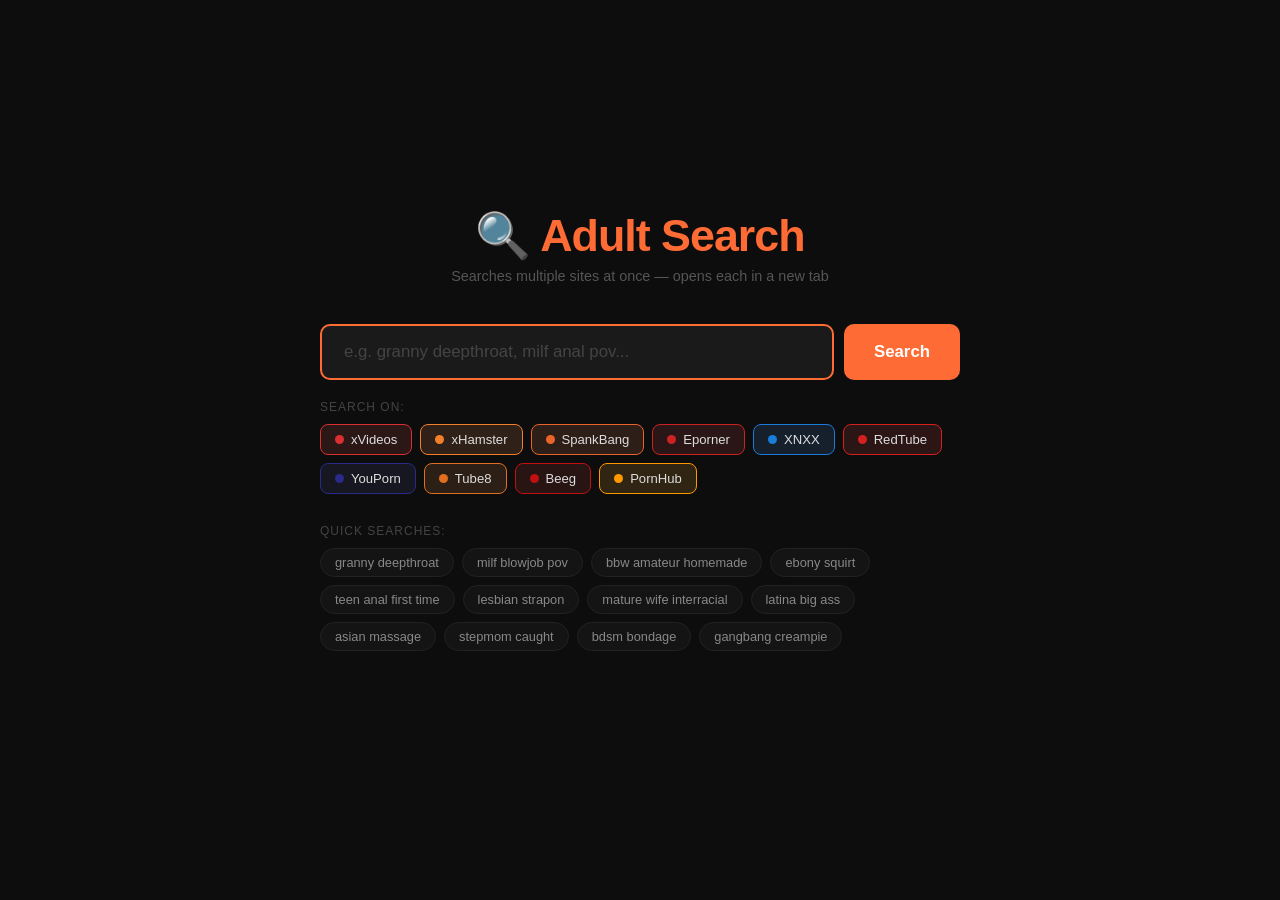
==== index.html @ b772c4ec "Deploy search.html to GitHub Pages" ====
<!DOCTYPE html>
<html lang="en">
<head>
<meta charset="UTF-8" />
<meta name="viewport" content="width=device-width, initial-scale=1.0" />
<title>Adult Search</title>
<style>
  * { box-sizing: border-box; margin: 0; padding: 0; }
  body {
    background: #0d0d0d;
    color: #e0e0e0;
    font-family: 'Segoe UI', sans-serif;
    min-height: 100vh;
    display: flex;
    flex-direction: column;
    align-items: center;
    justify-content: center;
    padding: 30px 20px;
  }
  h1 { color: #ff6b35; font-size: 2.8rem; letter-spacing: -1px; margin-bottom: 6px; }
  .sub { color: #555; font-size: 0.9rem; margin-bottom: 40px; }

  .search-box {
    display: flex;
    gap: 10px;
    width: 100%;
    max-width: 640px;
    margin-bottom: 20px;
  }
  input {
    flex: 1;
    padding: 16px 22px;
    background: #1a1a1a;
    border: 2px solid #2a2a2a;
    border-radius: 10px;
    color: #fff;
    font-size: 1.05rem;
    outline: none;
    transition: border-color 0.2s;
  }
  input:focus { border-color: #ff6b35; }
  input::placeholder { color: #444; }
  button.go {
    padding: 16px 30px;
    background: #ff6b35;
    color: #fff;
    border: none;
    border-radius: 10px;
    font-size: 1.05rem;
    font-weight: 700;
    cursor: pointer;
    transition: background 0.2s, transform 0.1s;
  }
  button.go:hover { background: #e05a28; }
  button.go:active { transform: scale(0.97); }

  .sites-label {
    font-size: 0.75rem;
    color: #444;
    text-transform: uppercase;
    letter-spacing: 1px;
    margin-bottom: 10px;
    width: 100%;
    max-width: 640px;
  }
  .sites {
    display: flex;
    flex-wrap: wrap;
    gap: 8px;
    width: 100%;
    max-width: 640px;
    margin-bottom: 30px;
  }
  .site-toggle {
    display: flex;
    align-items: center;
    gap: 7px;
    padding: 7px 14px;
    background: #141414;
    border: 1.5px solid #2a2a2a;
    border-radius: 8px;
    cursor: pointer;
    transition: all 0.15s;
    user-select: none;
  }
  .site-toggle:hover { border-color: #444; }
  .site-toggle.on { border-color: var(--c); background: color-mix(in srgb, var(--c) 12%, #141414); }
  .site-toggle .dot {
    width: 9px; height: 9px;
    border-radius: 50%;
    background: #333;
    transition: background 0.15s;
  }
  .site-toggle.on .dot { background: var(--c); }
  .site-toggle span { font-size: 0.82rem; color: #999; transition: color 0.15s; }
  .site-toggle.on span { color: #ddd; }

  .quick-label {
    font-size: 0.75rem;
    color: #444;
    text-transform: uppercase;
    letter-spacing: 1px;
    margin-bottom: 10px;
    width: 100%;
    max-width: 640px;
  }
  .quick {
    display: flex;
    flex-wrap: wrap;
    gap: 8px;
    width: 100%;
    max-width: 640px;
    margin-bottom: 40px;
  }
  .chip {
    padding: 6px 14px;
    background: #141414;
    border: 1px solid #222;
    border-radius: 20px;
    font-size: 0.8rem;
    color: #888;
    cursor: pointer;
    transition: all 0.15s;
  }
  .chip:hover { background: #1e1e1e; color: #ff6b35; border-color: #ff6b35; }

  #toast {
    display: none;
    position: fixed;
    bottom: 30px;
    left: 50%;
    transform: translateX(-50%);
    background: #1e1e1e;
    border: 1px solid #333;
    border-radius: 10px;
    padding: 12px 24px;
    font-size: 0.9rem;
    color: #aaa;
    box-shadow: 0 4px 20px rgba(0,0,0,0.5);
    white-space: nowrap;
  }
  #toast strong { color: #ff6b35; }
</style>
</head>
<body>

<h1>&#128269; Adult Search</h1>
<p class="sub">Searches multiple sites at once &mdash; opens each in a new tab</p>

<div class="search-box">
  <input id="q" type="text" placeholder="e.g. granny deepthroat, milf anal pov..." autofocus />
  <button class="go" onclick="doSearch()">Search</button>
</div>

<p class="sites-label">Search on:</p>
<div class="sites" id="sites"></div>

<p class="quick-label">Quick searches:</p>
<div class="quick">
  <span class="chip" onclick="quickSearch('granny deepthroat')">granny deepthroat</span>
  <span class="chip" onclick="quickSearch('milf blowjob pov')">milf blowjob pov</span>
  <span class="chip" onclick="quickSearch('bbw amateur homemade')">bbw amateur homemade</span>
  <span class="chip" onclick="quickSearch('ebony squirt')">ebony squirt</span>
  <span class="chip" onclick="quickSearch('teen anal first time')">teen anal first time</span>
  <span class="chip" onclick="quickSearch('lesbian strapon')">lesbian strapon</span>
  <span class="chip" onclick="quickSearch('mature wife interracial')">mature wife interracial</span>
  <span class="chip" onclick="quickSearch('latina big ass')">latina big ass</span>
  <span class="chip" onclick="quickSearch('asian massage')">asian massage</span>
  <span class="chip" onclick="quickSearch('stepmom caught')">stepmom caught</span>
  <span class="chip" onclick="quickSearch('bdsm bondage')">bdsm bondage</span>
  <span class="chip" onclick="quickSearch('gangbang creampie')">gangbang creampie</span>
</div>

<div id="toast"></div>

<script>
const SITES = [
  { name: 'xVideos',  color: '#d92f2f', url: q => `https://www.xvideos.com/?k=${q}` },
  { name: 'xHamster', color: '#f47f2a', url: q => `https://xhamster.com/search/${q}` },
  { name: 'SpankBang', color: '#e8642b', url: q => `https://spankbang.com/s/${q}/` },
  { name: 'Eporner',  color: '#cc2222', url: q => `https://www.eporner.com/search/${q}/` },
  { name: 'XNXX',    color: '#1a7cd9', url: q => `https://www.xnxx.com/search/${q}/0` },
  { name: 'RedTube',  color: '#d62020', url: q => `https://www.redtube.com/?search=${q}` },
  { name: 'YouPorn',  color: '#2a2a8a', url: q => `https://www.youporn.com/search/video/?query=${q}` },
  { name: 'Tube8',   color: '#e07020', url: q => `https://www.tube8.com/search.html?q=${q}` },
  { name: 'Beeg',    color: '#c01010', url: q => `https://beeg.com/search/${q}` },
  { name: 'PornHub', color: '#f90',    url: q => `https://www.pornhub.com/video/search?search=${q}` },
];

const sitesEl = document.getElementById('sites');
SITES.forEach((s, i) => {
  const el = document.createElement('div');
  el.className = 'site-toggle on';
  el.style.setProperty('--c', s.color);
  el.dataset.i = i;
  el.innerHTML = `<div class="dot"></div><span>${s.name}</span>`;
  el.onclick = () => el.classList.toggle('on');
  sitesEl.appendChild(el);
});

function getEnabled() {
  return [...document.querySelectorAll('.site-toggle.on')].map(el => SITES[el.dataset.i]);
}

function doSearch() {
  const raw = document.getElementById('q').value.trim();
  if (!raw) return;
  const q = encodeURIComponent(raw);
  const enabled = getEnabled();
  if (!enabled.length) { showToast('Select at least one site'); return; }
  enabled.forEach(s => window.open(s.url(q), '_blank'));
  showToast(`Opened <strong>${enabled.length}</strong> tabs for "${raw}"`);
}

function quickSearch(term) {
  document.getElementById('q').value = term;
  doSearch();
}

function showToast(msg) {
  const t = document.getElementById('toast');
  t.innerHTML = msg;
  t.style.display = 'block';
  clearTimeout(t._timer);
  t._timer = setTimeout(() => t.style.display = 'none', 3000);
}

document.getElementById('q').addEventListener('keydown', e => {
  if (e.key === 'Enter') doSearch();
});
</script>
</body>
</html>
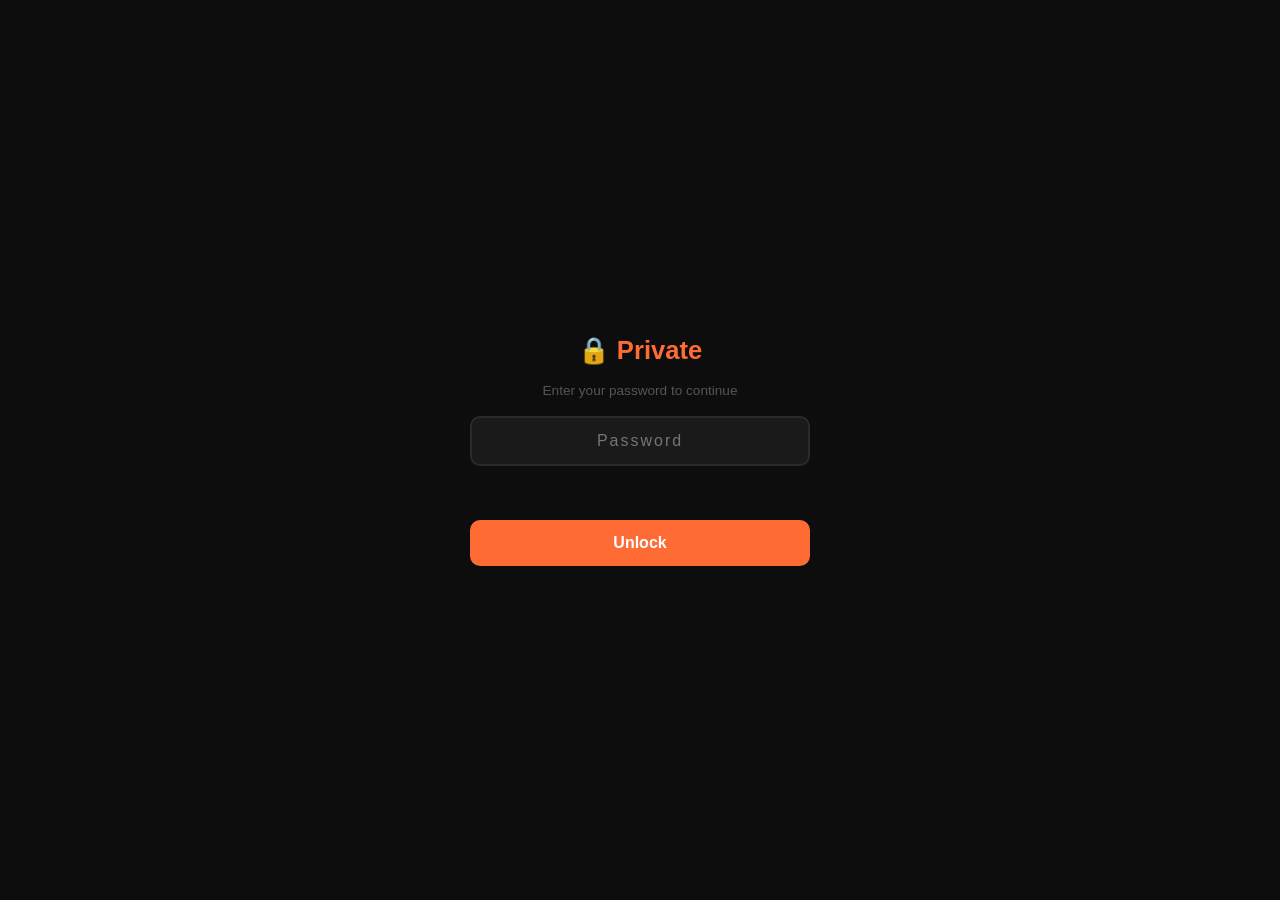
==== commit aa2f0561: "Add password gate to protect the search page" ====
--- a/index.html
+++ b/index.html
@@ -17,8 +17,57 @@
     justify-content: center;
     padding: 30px 20px;
   }
-  h1 { color: #ff6b35; font-size: 2.8rem; letter-spacing: -1px; margin-bottom: 6px; }
-  .sub { color: #555; font-size: 0.9rem; margin-bottom: 40px; }
+
+  /* ── lock screen ── */
+  #lock {
+    display: flex;
+    flex-direction: column;
+    align-items: center;
+    gap: 18px;
+    width: 100%;
+    max-width: 340px;
+  }
+  #lock h2 { color: #ff6b35; font-size: 1.6rem; }
+  #lock p  { color: #555; font-size: 0.85rem; text-align: center; }
+  #lock input {
+    width: 100%;
+    padding: 14px 18px;
+    background: #1a1a1a;
+    border: 2px solid #2a2a2a;
+    border-radius: 10px;
+    color: #fff;
+    font-size: 1rem;
+    outline: none;
+    text-align: center;
+    letter-spacing: 2px;
+    transition: border-color 0.2s;
+  }
+  #lock input:focus { border-color: #ff6b35; }
+  #lock button {
+    width: 100%;
+    padding: 14px;
+    background: #ff6b35;
+    color: #fff;
+    border: none;
+    border-radius: 10px;
+    font-size: 1rem;
+    font-weight: 700;
+    cursor: pointer;
+    transition: background 0.2s;
+  }
+  #lock button:hover { background: #e05a28; }
+  #lock-error {
+    color: #e05555;
+    font-size: 0.82rem;
+    min-height: 18px;
+    text-align: center;
+  }
+
+  /* ── main app (hidden until unlocked) ── */
+  #app { display: none; width: 100%; flex-direction: column; align-items: center; }
+
+  h1 { color: #ff6b35; font-size: 2.4rem; letter-spacing: -1px; margin-bottom: 6px; }
+  .sub { color: #555; font-size: 0.9rem; margin-bottom: 36px; }
 
   .search-box {
     display: flex;
@@ -27,7 +76,7 @@
     max-width: 640px;
     margin-bottom: 20px;
   }
-  input {
+  #q {
     flex: 1;
     padding: 16px 22px;
     background: #1a1a1a;
@@ -38,10 +87,10 @@
     outline: none;
     transition: border-color 0.2s;
   }
-  input:focus { border-color: #ff6b35; }
-  input::placeholder { color: #444; }
+  #q:focus { border-color: #ff6b35; }
+  #q::placeholder { color: #444; }
   button.go {
-    padding: 16px 30px;
+    padding: 16px 26px;
     background: #ff6b35;
     color: #fff;
     border: none;
@@ -54,8 +103,8 @@
   button.go:hover { background: #e05a28; }
   button.go:active { transform: scale(0.97); }
 
-  .sites-label {
-    font-size: 0.75rem;
+  .label {
+    font-size: 0.72rem;
     color: #444;
     text-transform: uppercase;
     letter-spacing: 1px;
@@ -69,13 +118,13 @@
     gap: 8px;
     width: 100%;
     max-width: 640px;
-    margin-bottom: 30px;
+    margin-bottom: 28px;
   }
   .site-toggle {
     display: flex;
     align-items: center;
     gap: 7px;
-    padding: 7px 14px;
+    padding: 7px 13px;
     background: #141414;
     border: 1.5px solid #2a2a2a;
     border-radius: 8px;
@@ -83,37 +132,22 @@
     transition: all 0.15s;
     user-select: none;
   }
-  .site-toggle:hover { border-color: #444; }
   .site-toggle.on { border-color: var(--c); background: color-mix(in srgb, var(--c) 12%, #141414); }
-  .site-toggle .dot {
-    width: 9px; height: 9px;
-    border-radius: 50%;
-    background: #333;
-    transition: background 0.15s;
-  }
+  .site-toggle .dot { width: 9px; height: 9px; border-radius: 50%; background: #333; transition: background 0.15s; }
   .site-toggle.on .dot { background: var(--c); }
-  .site-toggle span { font-size: 0.82rem; color: #999; transition: color 0.15s; }
+  .site-toggle span { font-size: 0.8rem; color: #888; transition: color 0.15s; }
   .site-toggle.on span { color: #ddd; }
 
-  .quick-label {
-    font-size: 0.75rem;
-    color: #444;
-    text-transform: uppercase;
-    letter-spacing: 1px;
-    margin-bottom: 10px;
-    width: 100%;
-    max-width: 640px;
-  }
   .quick {
     display: flex;
     flex-wrap: wrap;
     gap: 8px;
     width: 100%;
     max-width: 640px;
-    margin-bottom: 40px;
+    margin-bottom: 36px;
   }
   .chip {
-    padding: 6px 14px;
+    padding: 6px 13px;
     background: #141414;
     border: 1px solid #222;
     border-radius: 20px;
@@ -122,69 +156,123 @@
     cursor: pointer;
     transition: all 0.15s;
   }
-  .chip:hover { background: #1e1e1e; color: #ff6b35; border-color: #ff6b35; }
+  .chip:active, .chip:hover { background: #1e1e1e; color: #ff6b35; border-color: #ff6b35; }
 
   #toast {
     display: none;
     position: fixed;
-    bottom: 30px;
+    bottom: 28px;
     left: 50%;
     transform: translateX(-50%);
     background: #1e1e1e;
     border: 1px solid #333;
     border-radius: 10px;
-    padding: 12px 24px;
-    font-size: 0.9rem;
+    padding: 12px 22px;
+    font-size: 0.88rem;
     color: #aaa;
     box-shadow: 0 4px 20px rgba(0,0,0,0.5);
     white-space: nowrap;
+    z-index: 999;
   }
   #toast strong { color: #ff6b35; }
 </style>
 </head>
 <body>
 
-<h1>&#128269; Adult Search</h1>
-<p class="sub">Searches multiple sites at once &mdash; opens each in a new tab</p>
-
-<div class="search-box">
-  <input id="q" type="text" placeholder="e.g. granny deepthroat, milf anal pov..." autofocus />
-  <button class="go" onclick="doSearch()">Search</button>
+<!-- Lock screen -->
+<div id="lock">
+  <h2>&#128274; Private</h2>
+  <p>Enter your password to continue</p>
+  <input id="pw" type="password" placeholder="Password" autocomplete="off" />
+  <div id="lock-error"></div>
+  <button onclick="unlock()">Unlock</button>
 </div>
 
-<p class="sites-label">Search on:</p>
-<div class="sites" id="sites"></div>
-
-<p class="quick-label">Quick searches:</p>
-<div class="quick">
-  <span class="chip" onclick="quickSearch('granny deepthroat')">granny deepthroat</span>
-  <span class="chip" onclick="quickSearch('milf blowjob pov')">milf blowjob pov</span>
-  <span class="chip" onclick="quickSearch('bbw amateur homemade')">bbw amateur homemade</span>
-  <span class="chip" onclick="quickSearch('ebony squirt')">ebony squirt</span>
-  <span class="chip" onclick="quickSearch('teen anal first time')">teen anal first time</span>
-  <span class="chip" onclick="quickSearch('lesbian strapon')">lesbian strapon</span>
-  <span class="chip" onclick="quickSearch('mature wife interracial')">mature wife interracial</span>
-  <span class="chip" onclick="quickSearch('latina big ass')">latina big ass</span>
-  <span class="chip" onclick="quickSearch('asian massage')">asian massage</span>
-  <span class="chip" onclick="quickSearch('stepmom caught')">stepmom caught</span>
-  <span class="chip" onclick="quickSearch('bdsm bondage')">bdsm bondage</span>
-  <span class="chip" onclick="quickSearch('gangbang creampie')">gangbang creampie</span>
+<!-- Main app -->
+<div id="app">
+  <h1>&#128269; Adult Search</h1>
+  <p class="sub">Searches multiple sites at once &mdash; opens each in a new tab</p>
+
+  <div class="search-box">
+    <input id="q" type="text" placeholder="e.g. granny deepthroat, milf anal pov..." />
+    <button class="go" onclick="doSearch()">Search</button>
+  </div>
+
+  <p class="label">Search on:</p>
+  <div class="sites" id="sites"></div>
+
+  <p class="label">Quick searches:</p>
+  <div class="quick">
+    <span class="chip" onclick="quickSearch('granny deepthroat')">granny deepthroat</span>
+    <span class="chip" onclick="quickSearch('milf blowjob pov')">milf blowjob pov</span>
+    <span class="chip" onclick="quickSearch('bbw amateur homemade')">bbw amateur homemade</span>
+    <span class="chip" onclick="quickSearch('ebony squirt')">ebony squirt</span>
+    <span class="chip" onclick="quickSearch('teen anal first time')">teen anal first time</span>
+    <span class="chip" onclick="quickSearch('lesbian strapon')">lesbian strapon</span>
+    <span class="chip" onclick="quickSearch('mature wife interracial')">mature wife interracial</span>
+    <span class="chip" onclick="quickSearch('latina big ass')">latina big ass</span>
+    <span class="chip" onclick="quickSearch('asian massage')">asian massage</span>
+    <span class="chip" onclick="quickSearch('stepmom caught')">stepmom caught</span>
+    <span class="chip" onclick="quickSearch('bdsm bondage')">bdsm bondage</span>
+    <span class="chip" onclick="quickSearch('gangbang creampie')">gangbang creampie</span>
+  </div>
 </div>
 
 <div id="toast"></div>
 
 <script>
+const HASH = 'bea14985d52161d8bbfd5dee7235d31ed42eb037b11bfb38a2502519cdb996a1';
+const UNLOCK_KEY = 'asa_unlocked';
+const UNLOCK_DAYS = 30;
+
+async function sha256(str) {
+  const buf = await crypto.subtle.digest('SHA-256', new TextEncoder().encode(str));
+  return [...new Uint8Array(buf)].map(b => b.toString(16).padStart(2,'0')).join('');
+}
+
+async function unlock() {
+  const val = document.getElementById('pw').value;
+  const h = await sha256(val);
+  if (h === HASH) {
+    localStorage.setItem(UNLOCK_KEY, Date.now() + UNLOCK_DAYS * 86400000);
+    showApp();
+  } else {
+    const err = document.getElementById('lock-error');
+    err.textContent = 'Wrong password. Try again.';
+    document.getElementById('pw').value = '';
+    setTimeout(() => err.textContent = '', 2500);
+  }
+}
+
+function showApp() {
+  document.getElementById('lock').style.display = 'none';
+  const app = document.getElementById('app');
+  app.style.display = 'flex';
+  document.getElementById('q').focus();
+}
+
+// Auto-unlock if recently authenticated
+(function checkSession() {
+  const exp = parseInt(localStorage.getItem(UNLOCK_KEY) || '0');
+  if (Date.now() < exp) showApp();
+})();
+
+document.getElementById('pw').addEventListener('keydown', e => {
+  if (e.key === 'Enter') unlock();
+});
+
+// ── Search logic ──
 const SITES = [
-  { name: 'xVideos',  color: '#d92f2f', url: q => `https://www.xvideos.com/?k=${q}` },
-  { name: 'xHamster', color: '#f47f2a', url: q => `https://xhamster.com/search/${q}` },
+  { name: 'xVideos',   color: '#d92f2f', url: q => `https://www.xvideos.com/?k=${q}` },
+  { name: 'xHamster',  color: '#f47f2a', url: q => `https://xhamster.com/search/${q}` },
   { name: 'SpankBang', color: '#e8642b', url: q => `https://spankbang.com/s/${q}/` },
-  { name: 'Eporner',  color: '#cc2222', url: q => `https://www.eporner.com/search/${q}/` },
-  { name: 'XNXX',    color: '#1a7cd9', url: q => `https://www.xnxx.com/search/${q}/0` },
-  { name: 'RedTube',  color: '#d62020', url: q => `https://www.redtube.com/?search=${q}` },
-  { name: 'YouPorn',  color: '#2a2a8a', url: q => `https://www.youporn.com/search/video/?query=${q}` },
-  { name: 'Tube8',   color: '#e07020', url: q => `https://www.tube8.com/search.html?q=${q}` },
-  { name: 'Beeg',    color: '#c01010', url: q => `https://beeg.com/search/${q}` },
-  { name: 'PornHub', color: '#f90',    url: q => `https://www.pornhub.com/video/search?search=${q}` },
+  { name: 'Eporner',   color: '#cc2222', url: q => `https://www.eporner.com/search/${q}/` },
+  { name: 'XNXX',     color: '#1a7cd9', url: q => `https://www.xnxx.com/search/${q}/0` },
+  { name: 'RedTube',   color: '#d62020', url: q => `https://www.redtube.com/?search=${q}` },
+  { name: 'YouPorn',   color: '#3a3aaa', url: q => `https://www.youporn.com/search/video/?query=${q}` },
+  { name: 'Tube8',    color: '#e07020', url: q => `https://www.tube8.com/search.html?q=${q}` },
+  { name: 'Beeg',     color: '#c01010', url: q => `https://beeg.com/search/${q}` },
+  { name: 'PornHub',  color: '#f90',    url: q => `https://www.pornhub.com/video/search?search=${q}` },
 ];
 
 const sitesEl = document.getElementById('sites');
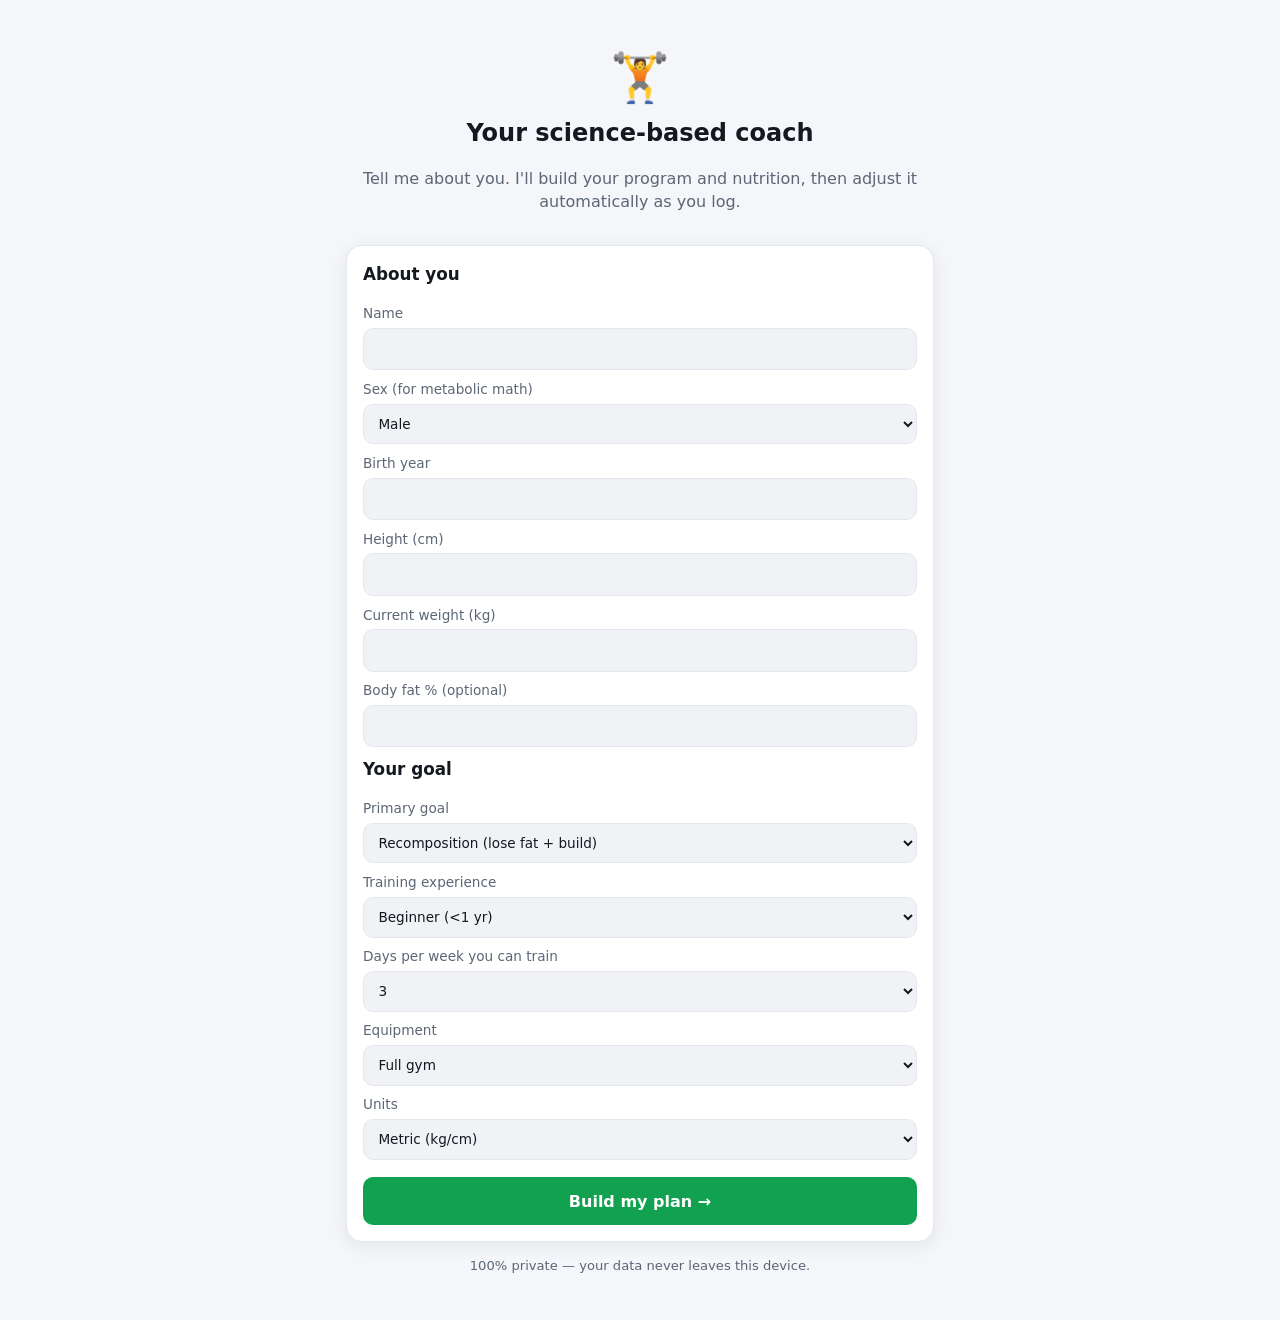
==== commit facbc408: "Add Coach: a science-based personal gym coaching PWA Build an installable, offline-first gym app tha" ====
--- a/index.html
+++ b/index.html
@@ -1,321 +1,28 @@
 <!DOCTYPE html>
 <html lang="en">
 <head>
-<meta charset="UTF-8" />
-<meta name="viewport" content="width=device-width, initial-scale=1.0" />
-<title>Adult Search</title>
-<style>
-  * { box-sizing: border-box; margin: 0; padding: 0; }
-  body {
-    background: #0d0d0d;
-    color: #e0e0e0;
-    font-family: 'Segoe UI', sans-serif;
-    min-height: 100vh;
-    display: flex;
-    flex-direction: column;
-    align-items: center;
-    justify-content: center;
-    padding: 30px 20px;
-  }
-
-  /* ── lock screen ── */
-  #lock {
-    display: flex;
-    flex-direction: column;
-    align-items: center;
-    gap: 18px;
-    width: 100%;
-    max-width: 340px;
-  }
-  #lock h2 { color: #ff6b35; font-size: 1.6rem; }
-  #lock p  { color: #555; font-size: 0.85rem; text-align: center; }
-  #lock input {
-    width: 100%;
-    padding: 14px 18px;
-    background: #1a1a1a;
-    border: 2px solid #2a2a2a;
-    border-radius: 10px;
-    color: #fff;
-    font-size: 1rem;
-    outline: none;
-    text-align: center;
-    letter-spacing: 2px;
-    transition: border-color 0.2s;
-  }
-  #lock input:focus { border-color: #ff6b35; }
-  #lock button {
-    width: 100%;
-    padding: 14px;
-    background: #ff6b35;
-    color: #fff;
-    border: none;
-    border-radius: 10px;
-    font-size: 1rem;
-    font-weight: 700;
-    cursor: pointer;
-    transition: background 0.2s;
-  }
-  #lock button:hover { background: #e05a28; }
-  #lock-error {
-    color: #e05555;
-    font-size: 0.82rem;
-    min-height: 18px;
-    text-align: center;
-  }
-
-  /* ── main app (hidden until unlocked) ── */
-  #app { display: none; width: 100%; flex-direction: column; align-items: center; }
-
-  h1 { color: #ff6b35; font-size: 2.4rem; letter-spacing: -1px; margin-bottom: 6px; }
-  .sub { color: #555; font-size: 0.9rem; margin-bottom: 36px; }
-
-  .search-box {
-    display: flex;
-    gap: 10px;
-    width: 100%;
-    max-width: 640px;
-    margin-bottom: 20px;
-  }
-  #q {
-    flex: 1;
-    padding: 16px 22px;
-    background: #1a1a1a;
-    border: 2px solid #2a2a2a;
-    border-radius: 10px;
-    color: #fff;
-    font-size: 1.05rem;
-    outline: none;
-    transition: border-color 0.2s;
-  }
-  #q:focus { border-color: #ff6b35; }
-  #q::placeholder { color: #444; }
-  button.go {
-    padding: 16px 26px;
-    background: #ff6b35;
-    color: #fff;
-    border: none;
-    border-radius: 10px;
-    font-size: 1.05rem;
-    font-weight: 700;
-    cursor: pointer;
-    transition: background 0.2s, transform 0.1s;
-  }
-  button.go:hover { background: #e05a28; }
-  button.go:active { transform: scale(0.97); }
-
-  .label {
-    font-size: 0.72rem;
-    color: #444;
-    text-transform: uppercase;
-    letter-spacing: 1px;
-    margin-bottom: 10px;
-    width: 100%;
-    max-width: 640px;
-  }
-  .sites {
-    display: flex;
-    flex-wrap: wrap;
-    gap: 8px;
-    width: 100%;
-    max-width: 640px;
-    margin-bottom: 28px;
-  }
-  .site-toggle {
-    display: flex;
-    align-items: center;
-    gap: 7px;
-    padding: 7px 13px;
-    background: #141414;
-    border: 1.5px solid #2a2a2a;
-    border-radius: 8px;
-    cursor: pointer;
-    transition: all 0.15s;
-    user-select: none;
-  }
-  .site-toggle.on { border-color: var(--c); background: color-mix(in srgb, var(--c) 12%, #141414); }
-  .site-toggle .dot { width: 9px; height: 9px; border-radius: 50%; background: #333; transition: background 0.15s; }
-  .site-toggle.on .dot { background: var(--c); }
-  .site-toggle span { font-size: 0.8rem; color: #888; transition: color 0.15s; }
-  .site-toggle.on span { color: #ddd; }
-
-  .quick {
-    display: flex;
-    flex-wrap: wrap;
-    gap: 8px;
-    width: 100%;
-    max-width: 640px;
-    margin-bottom: 36px;
-  }
-  .chip {
-    padding: 6px 13px;
-    background: #141414;
-    border: 1px solid #222;
-    border-radius: 20px;
-    font-size: 0.8rem;
-    color: #888;
-    cursor: pointer;
-    transition: all 0.15s;
-  }
-  .chip:active, .chip:hover { background: #1e1e1e; color: #ff6b35; border-color: #ff6b35; }
-
-  #toast {
-    display: none;
-    position: fixed;
-    bottom: 28px;
-    left: 50%;
-    transform: translateX(-50%);
-    background: #1e1e1e;
-    border: 1px solid #333;
-    border-radius: 10px;
-    padding: 12px 22px;
-    font-size: 0.88rem;
-    color: #aaa;
-    box-shadow: 0 4px 20px rgba(0,0,0,0.5);
-    white-space: nowrap;
-    z-index: 999;
-  }
-  #toast strong { color: #ff6b35; }
-</style>
+  <meta charset="utf-8">
+  <meta name="viewport" content="width=device-width, initial-scale=1, viewport-fit=cover">
+  <meta name="theme-color" content="#0f1115">
+  <title>Coach — your science-based gym app</title>
+  <meta name="description" content="A private, offline gym coach that adapts your training and nutrition from your own data.">
+  <link rel="manifest" href="manifest.webmanifest">
+  <link rel="icon" href="icons/icon.svg" type="image/svg+xml">
+  <link rel="apple-touch-icon" href="icons/icon-192.png">
+  <link rel="stylesheet" href="css/styles.css">
 </head>
 <body>
+  <div id="app" class="app"></div>
 
-<!-- Lock screen -->
-<div id="lock">
-  <h2>&#128274; Private</h2>
-  <p>Enter your password to continue</p>
-  <input id="pw" type="password" placeholder="Password" autocomplete="off" />
-  <div id="lock-error"></div>
-  <button onclick="unlock()">Unlock</button>
-</div>
-
-<!-- Main app -->
-<div id="app">
-  <h1>&#128269; Adult Search</h1>
-  <p class="sub">Searches multiple sites at once &mdash; opens each in a new tab</p>
-
-  <div class="search-box">
-    <input id="q" type="text" placeholder="e.g. granny deepthroat, milf anal pov..." />
-    <button class="go" onclick="doSearch()">Search</button>
-  </div>
-
-  <p class="label">Search on:</p>
-  <div class="sites" id="sites"></div>
-
-  <p class="label">Quick searches:</p>
-  <div class="quick">
-    <span class="chip" onclick="quickSearch('granny deepthroat')">granny deepthroat</span>
-    <span class="chip" onclick="quickSearch('milf blowjob pov')">milf blowjob pov</span>
-    <span class="chip" onclick="quickSearch('bbw amateur homemade')">bbw amateur homemade</span>
-    <span class="chip" onclick="quickSearch('ebony squirt')">ebony squirt</span>
-    <span class="chip" onclick="quickSearch('teen anal first time')">teen anal first time</span>
-    <span class="chip" onclick="quickSearch('lesbian strapon')">lesbian strapon</span>
-    <span class="chip" onclick="quickSearch('mature wife interracial')">mature wife interracial</span>
-    <span class="chip" onclick="quickSearch('latina big ass')">latina big ass</span>
-    <span class="chip" onclick="quickSearch('asian massage')">asian massage</span>
-    <span class="chip" onclick="quickSearch('stepmom caught')">stepmom caught</span>
-    <span class="chip" onclick="quickSearch('bdsm bondage')">bdsm bondage</span>
-    <span class="chip" onclick="quickSearch('gangbang creampie')">gangbang creampie</span>
-  </div>
-</div>
-
-<div id="toast"></div>
-
-<script>
-const HASH = 'bea14985d52161d8bbfd5dee7235d31ed42eb037b11bfb38a2502519cdb996a1';
-const UNLOCK_KEY = 'asa_unlocked';
-const UNLOCK_DAYS = 30;
-
-async function sha256(str) {
-  const buf = await crypto.subtle.digest('SHA-256', new TextEncoder().encode(str));
-  return [...new Uint8Array(buf)].map(b => b.toString(16).padStart(2,'0')).join('');
-}
-
-async function unlock() {
-  const val = document.getElementById('pw').value;
-  const h = await sha256(val);
-  if (h === HASH) {
-    localStorage.setItem(UNLOCK_KEY, Date.now() + UNLOCK_DAYS * 86400000);
-    showApp();
-  } else {
-    const err = document.getElementById('lock-error');
-    err.textContent = 'Wrong password. Try again.';
-    document.getElementById('pw').value = '';
-    setTimeout(() => err.textContent = '', 2500);
-  }
-}
-
-function showApp() {
-  document.getElementById('lock').style.display = 'none';
-  const app = document.getElementById('app');
-  app.style.display = 'flex';
-  document.getElementById('q').focus();
-}
-
-// Auto-unlock if recently authenticated
-(function checkSession() {
-  const exp = parseInt(localStorage.getItem(UNLOCK_KEY) || '0');
-  if (Date.now() < exp) showApp();
-})();
-
-document.getElementById('pw').addEventListener('keydown', e => {
-  if (e.key === 'Enter') unlock();
-});
-
-// ── Search logic ──
-const SITES = [
-  { name: 'xVideos',   color: '#d92f2f', url: q => `https://www.xvideos.com/?k=${q}` },
-  { name: 'xHamster',  color: '#f47f2a', url: q => `https://xhamster.com/search/${q}` },
-  { name: 'SpankBang', color: '#e8642b', url: q => `https://spankbang.com/s/${q}/` },
-  { name: 'Eporner',   color: '#cc2222', url: q => `https://www.eporner.com/search/${q}/` },
-  { name: 'XNXX',     color: '#1a7cd9', url: q => `https://www.xnxx.com/search/${q}/0` },
-  { name: 'RedTube',   color: '#d62020', url: q => `https://www.redtube.com/?search=${q}` },
-  { name: 'YouPorn',   color: '#3a3aaa', url: q => `https://www.youporn.com/search/video/?query=${q}` },
-  { name: 'Tube8',    color: '#e07020', url: q => `https://www.tube8.com/search.html?q=${q}` },
-  { name: 'Beeg',     color: '#c01010', url: q => `https://beeg.com/search/${q}` },
-  { name: 'PornHub',  color: '#f90',    url: q => `https://www.pornhub.com/video/search?search=${q}` },
-];
-
-const sitesEl = document.getElementById('sites');
-SITES.forEach((s, i) => {
-  const el = document.createElement('div');
-  el.className = 'site-toggle on';
-  el.style.setProperty('--c', s.color);
-  el.dataset.i = i;
-  el.innerHTML = `<div class="dot"></div><span>${s.name}</span>`;
-  el.onclick = () => el.classList.toggle('on');
-  sitesEl.appendChild(el);
-});
-
-function getEnabled() {
-  return [...document.querySelectorAll('.site-toggle.on')].map(el => SITES[el.dataset.i]);
-}
-
-function doSearch() {
-  const raw = document.getElementById('q').value.trim();
-  if (!raw) return;
-  const q = encodeURIComponent(raw);
-  const enabled = getEnabled();
-  if (!enabled.length) { showToast('Select at least one site'); return; }
-  enabled.forEach(s => window.open(s.url(q), '_blank'));
-  showToast(`Opened <strong>${enabled.length}</strong> tabs for "${raw}"`);
-}
-
-function quickSearch(term) {
-  document.getElementById('q').value = term;
-  doSearch();
-}
-
-function showToast(msg) {
-  const t = document.getElementById('toast');
-  t.innerHTML = msg;
-  t.style.display = 'block';
-  clearTimeout(t._timer);
-  t._timer = setTimeout(() => t.style.display = 'none', 3000);
-}
-
-document.getElementById('q').addEventListener('keydown', e => {
-  if (e.key === 'Enter') doSearch();
-});
-</script>
+  <!-- data + engine (load order matters: no build step, plain scripts) -->
+  <script src="js/store.js"></script>
+  <script src="js/data/exercises.js"></script>
+  <script src="js/engine/nutrition.js"></script>
+  <script src="js/engine/analytics.js"></script>
+  <script src="js/engine/training.js"></script>
+  <script src="js/engine/coach.js"></script>
+  <script src="js/charts.js"></script>
+  <script src="js/ai.js"></script>
+  <script src="js/app.js"></script>
 </body>
-</html>+</html>
--- a/css/styles.css
+++ b/css/styles.css
@@ -0,0 +1,252 @@
+/* Coach — styles. Mobile-first, theme-aware (dark default, light supported).
+   Chart colors come from the validated data-viz reference palette. */
+
+:root {
+  color-scheme: dark light;
+  --bg: #0f1115;
+  --surface: #171a21;
+  --surface-2: #1f232c;
+  --line: #2a2f3a;
+  --text: #f2f4f8;
+  --muted: #98a1b3;
+  --accent: #37d67a;      /* energetic green */
+  --accent-2: #2bb765;
+  --accent-ink: #05130b;
+  --warn: #fab219;
+  --danger: #e5533c;
+
+  /* chart palette (validated reference values) */
+  --series-1: #3987e5;
+  --status-good: #0ca30c;
+  --status-warning: #fab219;
+  --status-critical: #d03b3b;
+  --grid: #2c2c2a;
+  --axis: #898781;
+
+  --radius: 16px;
+  --radius-sm: 10px;
+  --shadow: 0 4px 20px rgba(0,0,0,.35);
+  --nav-h: 62px;
+  --maxw: 620px;
+}
+
+@media (prefers-color-scheme: light) {
+  :root:not([data-theme="dark"]) {
+    --bg: #f4f6f9;
+    --surface: #ffffff;
+    --surface-2: #f0f2f6;
+    --line: #e4e7ee;
+    --text: #14181f;
+    --muted: #5c6675;
+    --accent: #12a150;
+    --accent-2: #0f8a45;
+    --accent-ink: #ffffff;
+    --series-1: #2a78d6;
+    --grid: #e1e0d9;
+    --axis: #898781;
+    --shadow: 0 4px 18px rgba(20,24,31,.08);
+  }
+}
+
+* { box-sizing: border-box; }
+html, body { margin: 0; padding: 0; }
+body {
+  font-family: system-ui, -apple-system, "Segoe UI", Roboto, sans-serif;
+  background: var(--bg);
+  color: var(--text);
+  -webkit-font-smoothing: antialiased;
+  line-height: 1.45;
+}
+button, input, select { font: inherit; color: inherit; }
+h1 { font-size: 1.5rem; margin: .2rem 0; }
+h2 { font-size: 1.05rem; margin: 0 0 .5rem; }
+h3 { font-size: 1rem; margin: 0; }
+.muted { color: var(--muted); }
+.small { font-size: .82rem; }
+.center { text-align: center; }
+.error { color: var(--danger); }
+
+.app { max-width: var(--maxw); margin: 0 auto; min-height: 100vh; }
+
+/* top bar */
+.topbar {
+  position: sticky; top: 0; z-index: 20;
+  display: flex; align-items: center; gap: .6rem;
+  padding: calc(env(safe-area-inset-top) + .6rem) 1rem .6rem;
+  background: color-mix(in srgb, var(--bg) 85%, transparent);
+  backdrop-filter: blur(10px);
+  border-bottom: 1px solid var(--line);
+}
+.brand { font-weight: 700; display: flex; align-items: center; gap: .35rem; }
+.brand span { color: var(--accent); }
+.who { margin-left: auto; color: var(--muted); font-size: .9rem; }
+.icon-btn { background: none; border: none; font-size: 1.2rem; cursor: pointer; padding: .2rem; }
+
+/* views */
+.view { padding: 1rem 1rem calc(var(--nav-h) + env(safe-area-inset-bottom) + 1rem); }
+.card {
+  background: var(--surface);
+  border: 1px solid var(--line);
+  border-radius: var(--radius);
+  padding: 1rem;
+  margin-bottom: .9rem;
+  box-shadow: var(--shadow);
+}
+.card-head { display: flex; align-items: center; justify-content: space-between; gap: .5rem; margin-bottom: .5rem; }
+.card-head h2, .card-head h3 { margin: 0; }
+
+.hero { background: linear-gradient(135deg, var(--surface), var(--surface-2)); }
+.hero-date { color: var(--accent); font-weight: 600; font-size: .8rem; text-transform: uppercase; letter-spacing: .04em; }
+
+/* stats */
+.statgrid { display: grid; grid-template-columns: repeat(auto-fit, minmax(90px,1fr)); gap: .6rem; margin-bottom: .9rem; }
+.stat { background: var(--surface); border: 1px solid var(--line); border-radius: var(--radius-sm); padding: .7rem; text-align: center; }
+.sv { font-size: 1.25rem; font-weight: 700; }
+.sl { font-size: .72rem; color: var(--muted); text-transform: uppercase; letter-spacing: .03em; }
+
+/* buttons */
+.btn {
+  display: inline-flex; align-items: center; justify-content: center; gap: .4rem;
+  background: var(--surface-2); color: var(--text);
+  border: 1px solid var(--line); border-radius: var(--radius-sm);
+  padding: .7rem 1rem; cursor: pointer; font-weight: 600;
+  transition: transform .05s ease, background .15s ease;
+}
+.btn:active { transform: scale(.98); }
+.btn.primary { background: var(--accent); color: var(--accent-ink); border-color: transparent; }
+.btn.ghost { background: transparent; }
+.btn.small { padding: .4rem .7rem; font-size: .82rem; }
+.btn.block { display: flex; width: 100%; margin-top: .5rem; }
+.btn[disabled] { opacity: .5; cursor: not-allowed; }
+.file-btn { position: relative; }
+
+/* pills / dots */
+.pill { font-size: .7rem; padding: .2rem .5rem; border-radius: 999px; font-weight: 700; }
+.pill.warn { background: color-mix(in srgb, var(--warn) 25%, transparent); color: var(--warn); }
+.dot { display: inline-block; width: .55rem; height: .55rem; border-radius: 50%; vertical-align: middle; }
+.d1 { background: var(--danger); } .d2 { background: var(--warn); } .d3 { background: var(--muted); }
+
+/* lists */
+.mini-list { list-style: none; margin: 0; padding: 0; }
+.mini-list li { display: flex; justify-content: space-between; padding: .35rem 0; border-bottom: 1px solid var(--line); }
+.mini-list li:last-child { border-bottom: none; }
+.ok-note { color: var(--accent); font-weight: 600; margin: .5rem 0 0; }
+
+/* macros */
+.macro { margin: .5rem 0; }
+.macro-top { display: flex; justify-content: space-between; font-size: .85rem; margin-bottom: .25rem; }
+.bar { background: var(--surface-2); border-radius: 999px; height: 9px; overflow: hidden; }
+.bar-fill { background: var(--accent); height: 100%; border-radius: 999px; transition: width .3s ease; }
+.macro-mini { display: flex; gap: .8rem; flex-wrap: wrap; color: var(--muted); font-size: .82rem; margin: .4rem 0; }
+
+/* insights */
+.insight { border-left: 3px solid var(--muted); padding: .5rem .7rem; margin: .5rem 0; background: var(--surface-2); border-radius: 0 var(--radius-sm) var(--radius-sm) 0; }
+.insight.p1 { border-left-color: var(--danger); }
+.insight.p2 { border-left-color: var(--warn); }
+.insight.p3 { border-left-color: var(--accent); }
+.insight-t { font-weight: 700; font-size: .92rem; }
+.insight-d { color: var(--muted); font-size: .85rem; margin-top: .15rem; }
+.why { margin-top: .4rem; }
+.why summary { cursor: pointer; color: var(--accent); font-size: .8rem; }
+.why p { color: var(--muted); font-size: .82rem; margin: .3rem 0 0; }
+
+/* quick actions */
+.quick { display: grid; grid-template-columns: repeat(4, 1fr); gap: .5rem; }
+.qbtn { background: var(--surface); border: 1px solid var(--line); border-radius: var(--radius-sm); padding: .7rem .3rem; font-size: .78rem; font-weight: 600; cursor: pointer; text-align: center; }
+
+/* workout */
+.exercise .prog { background: color-mix(in srgb, var(--accent) 12%, transparent); border-radius: var(--radius-sm); padding: .5rem .6rem; font-size: .85rem; margin: .5rem 0; }
+.set-form { display: grid; grid-template-columns: 1fr 1fr 1fr auto; gap: .4rem; align-items: center; }
+.set-form input { min-width: 0; padding: .55rem; background: var(--surface-2); border: 1px solid var(--line); border-radius: var(--radius-sm); }
+.setlist { display: flex; flex-wrap: wrap; gap: .35rem; margin: .3rem 0; }
+.setchip { background: var(--surface-2); border: 1px solid var(--line); border-radius: 999px; padding: .2rem .55rem; font-size: .78rem; }
+
+/* forms */
+.grid-form { display: flex; flex-direction: column; gap: .6rem; }
+.fld { display: flex; flex-direction: column; gap: .25rem; font-size: .85rem; }
+.fld span { color: var(--muted); }
+.fld input, .fld select { padding: .65rem; background: var(--surface-2); border: 1px solid var(--line); border-radius: var(--radius-sm); }
+.fld input[type="range"] { padding: 0; }
+.fld output { color: var(--accent); font-weight: 700; }
+.check { display: flex; align-items: center; gap: .5rem; }
+.check input { width: 1.1rem; height: 1.1rem; }
+
+/* charts */
+.chart-box { width: 100%; position: relative; }
+.chart { display: block; }
+.chart .grid { stroke: var(--grid); stroke-width: 1; }
+.chart .axis { fill: var(--axis); font-size: 10px; font-variant-numeric: tabular-nums; }
+.chart .area { fill: color-mix(in srgb, var(--series-1) 16%, transparent); stroke: none; }
+.chart .line { fill: none; stroke: var(--series-1); stroke-width: 2; stroke-linejoin: round; stroke-linecap: round; }
+.chart .raw-dot { fill: var(--muted); opacity: .5; }
+.chart .end-dot { fill: var(--series-1); }
+.chart .crosshair { stroke: var(--muted); stroke-width: 1; stroke-dasharray: 3 3; }
+.chart .hover-dot { fill: var(--series-1); stroke: var(--surface); stroke-width: 2; }
+.chart-empty { color: var(--muted); font-size: .85rem; padding: 1.5rem 0; text-align: center; }
+.chart-tip {
+  position: absolute; background: var(--surface-2); border: 1px solid var(--line);
+  border-radius: 8px; padding: .3rem .5rem; font-size: .78rem; pointer-events: none;
+  display: flex; flex-direction: column; line-height: 1.2;
+}
+.chart-tip span { color: var(--muted); font-size: .7rem; }
+
+/* volume bars */
+.vol-rows { display: flex; flex-direction: column; gap: .4rem; }
+.vol-row { display: grid; grid-template-columns: 78px 1fr 30px; gap: .5rem; align-items: center; }
+.vol-label { font-size: .8rem; color: var(--muted); }
+.vol-track { position: relative; height: 16px; background: var(--surface-2); border-radius: 6px; overflow: hidden; }
+.vol-bar { height: 100%; border-radius: 6px; }
+.vol-mark { position: absolute; top: 0; bottom: 0; width: 2px; background: var(--text); opacity: .35; }
+.vol-mark.mav { opacity: .5; }
+.vol-mark.mrv { background: var(--status-critical); opacity: .7; }
+.vol-val { font-size: .82rem; text-align: right; font-variant-numeric: tabular-nums; }
+.vol-legend { color: var(--muted); font-size: .72rem; margin-top: .5rem; }
+.vol-legend .lg { display: inline-block; width: 8px; height: 8px; border-radius: 2px; background: var(--text); opacity: .4; margin: 0 .1rem 0 .4rem; }
+.vol-legend .lg.mrv { background: var(--status-critical); opacity: .7; }
+
+/* recovery gauge */
+.gauge { height: 12px; background: linear-gradient(90deg, var(--status-good), var(--warn), var(--danger)); border-radius: 999px; position: relative; overflow: hidden; }
+.gauge-fill { position: absolute; right: 0; top: 0; bottom: 0; background: var(--surface); opacity: .82; border-left: 2px solid var(--text); }
+.warn-card { border-color: var(--warn); background: color-mix(in srgb, var(--warn) 10%, var(--surface)); }
+.reasons { margin: .5rem 0 0; padding-left: 1.1rem; color: var(--muted); font-size: .85rem; }
+
+.ai-card { border-color: color-mix(in srgb, var(--series-1) 40%, var(--line)); }
+.ai-text { white-space: normal; }
+
+/* onboarding */
+.onboard { max-width: var(--maxw); margin: 0 auto; padding: 1.2rem 1rem 2rem; }
+.onboard-hero { text-align: center; padding: 1.5rem 0 1rem; }
+.onboard-hero .big { font-size: 3rem; }
+
+/* bottom nav */
+.bottomnav {
+  position: fixed; left: 0; right: 0; bottom: 0; z-index: 20;
+  max-width: var(--maxw); margin: 0 auto;
+  display: grid; grid-template-columns: repeat(5, 1fr);
+  background: color-mix(in srgb, var(--bg) 88%, transparent);
+  backdrop-filter: blur(12px);
+  border-top: 1px solid var(--line);
+  padding-bottom: env(safe-area-inset-bottom);
+}
+.navbtn { background: none; border: none; padding: .5rem 0 .55rem; display: flex; flex-direction: column; align-items: center; gap: .1rem; cursor: pointer; color: var(--muted); }
+.navbtn .ni { font-size: 1.25rem; opacity: .8; }
+.navbtn .nl { font-size: .68rem; }
+.navbtn.active { color: var(--accent); }
+.navbtn.active .ni { opacity: 1; }
+
+/* modal + toast */
+.modal-overlay { position: fixed; inset: 0; z-index: 40; background: rgba(0,0,0,.55); display: flex; align-items: flex-end; justify-content: center; padding: 1rem; }
+.modal { width: 100%; max-width: var(--maxw); margin: 0; animation: slideUp .18s ease; }
+@keyframes slideUp { from { transform: translateY(20px); opacity: 0; } to { transform: none; opacity: 1; } }
+.toast {
+  position: fixed; left: 50%; bottom: calc(var(--nav-h) + env(safe-area-inset-bottom) + 12px);
+  transform: translate(-50%, 20px); z-index: 50;
+  background: var(--text); color: var(--bg); padding: .6rem 1rem; border-radius: 999px;
+  font-size: .85rem; font-weight: 600; opacity: 0; transition: all .25s ease; pointer-events: none;
+  box-shadow: var(--shadow);
+}
+.toast.show { opacity: 1; transform: translate(-50%, 0); }
+
+@media (min-width: 560px) {
+  .set-form { grid-template-columns: 1fr 1fr 1fr auto; }
+}
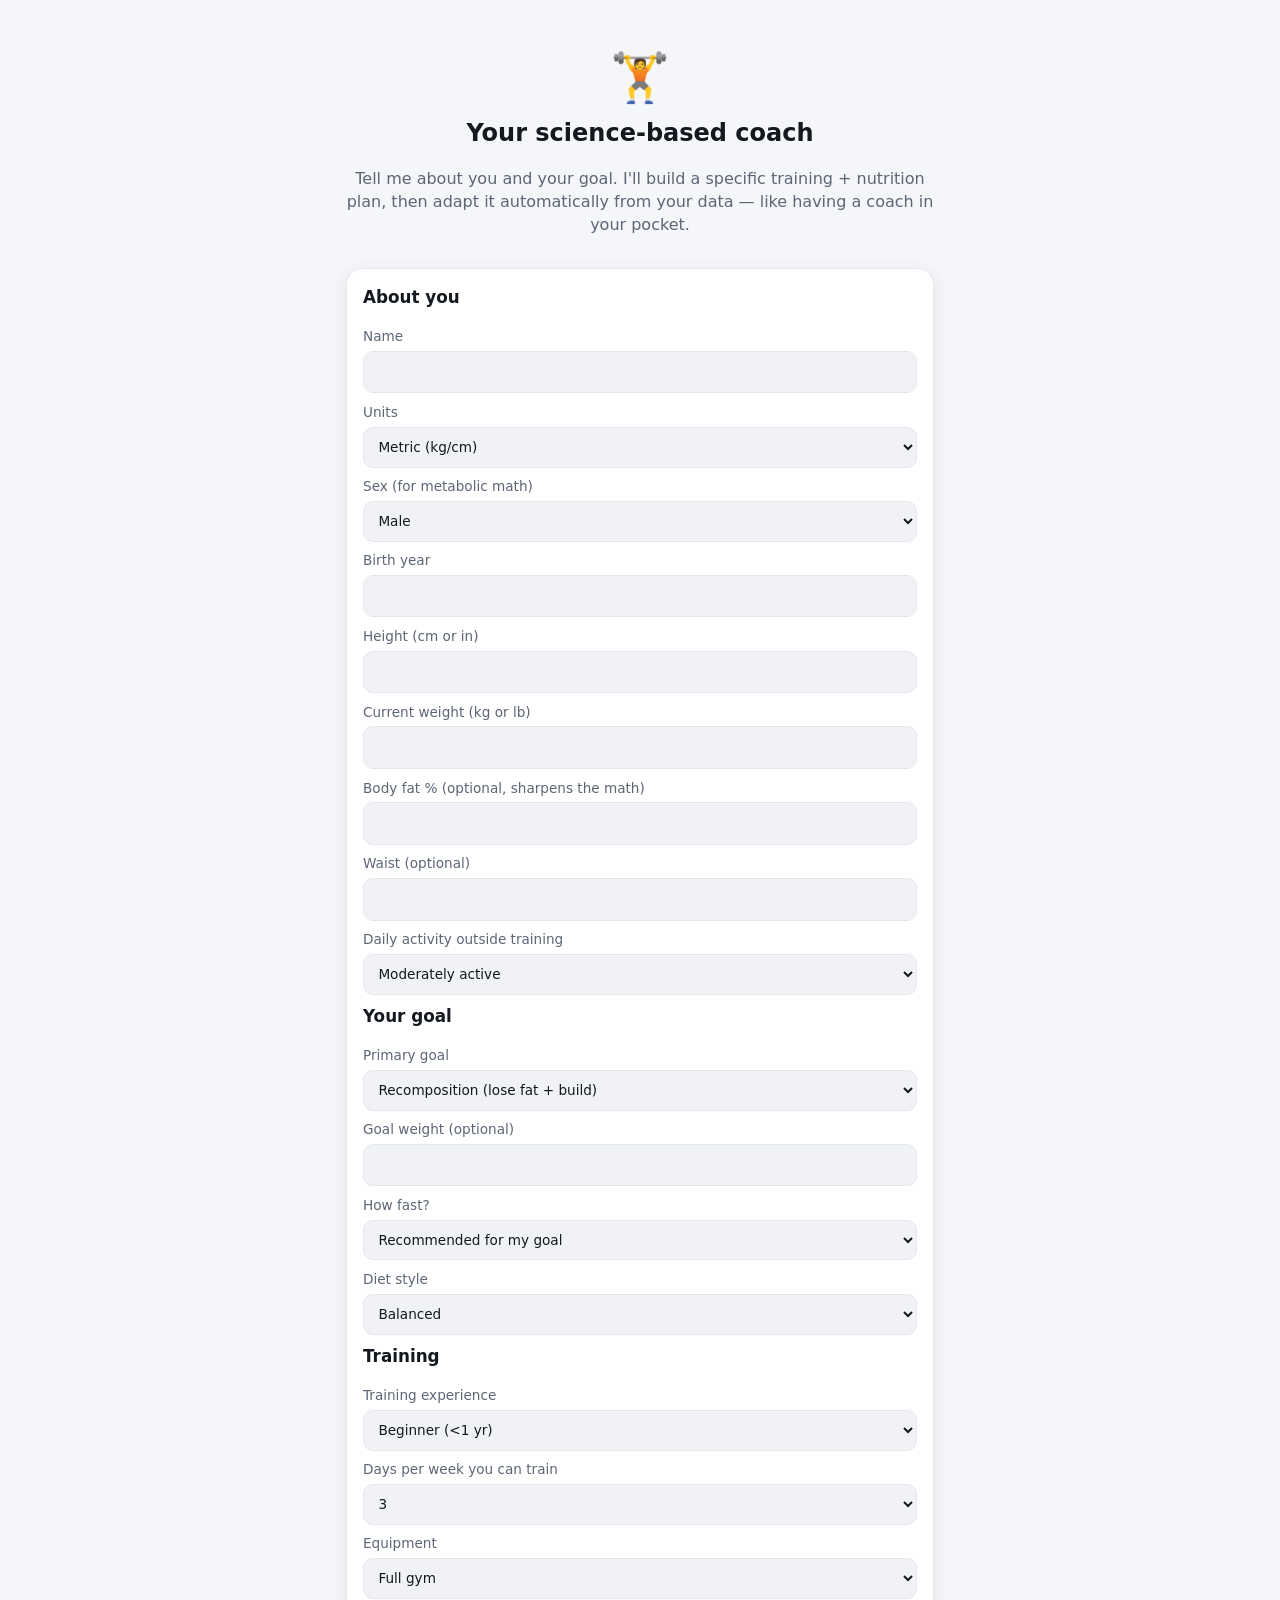
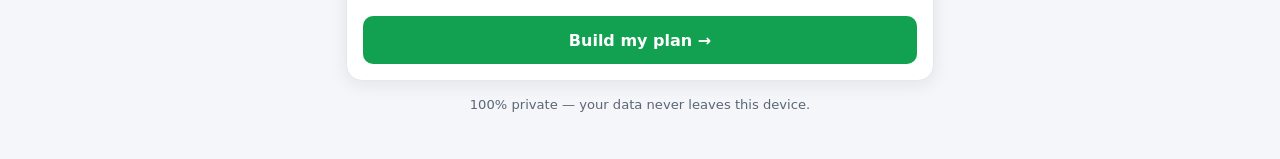
==== commit 48653469: "Add MacroFactor-style nutrition: food diary, dynamic expenditure, weekly check-ins Extends Coach int" ====
--- a/index.html
+++ b/index.html
@@ -17,8 +17,10 @@
   <!-- data + engine (load order matters: no build step, plain scripts) -->
   <script src="js/store.js"></script>
   <script src="js/data/exercises.js"></script>
+  <script src="js/data/foods.js"></script>
   <script src="js/engine/nutrition.js"></script>
   <script src="js/engine/analytics.js"></script>
+  <script src="js/engine/expenditure.js"></script>
   <script src="js/engine/training.js"></script>
   <script src="js/engine/coach.js"></script>
   <script src="js/charts.js"></script>
--- a/css/styles.css
+++ b/css/styles.css
@@ -250,3 +250,95 @@
 @media (min-width: 560px) {
   .set-form { grid-template-columns: 1fr 1fr 1fr auto; }
 }
+
+/* ====================================================================== */
+/* MacroFactor-style nutrition experience                                 */
+/* ====================================================================== */
+
+/* weekly check-in banner */
+.checkin-banner { display: flex; align-items: center; gap: .75rem; border-color: color-mix(in srgb, var(--accent) 45%, var(--line)); background: linear-gradient(135deg, color-mix(in srgb, var(--accent) 10%, var(--surface)), var(--surface)); cursor: pointer; }
+.cib-l { flex: 1; }
+.cib-t { font-weight: 700; }
+
+/* energy summary + diary header */
+.energy-row { display: grid; grid-template-columns: repeat(3, 1fr); gap: .5rem; margin: .3rem 0 .7rem; }
+.ecell { text-align: center; }
+.ev { font-size: 1.5rem; font-weight: 800; font-variant-numeric: tabular-nums; }
+.el { font-size: .72rem; color: var(--muted); text-transform: uppercase; letter-spacing: .03em; }
+.ecell.over .ev { color: var(--danger); }
+.ecell.good .ev { color: var(--accent); }
+
+.bigbar { height: 12px; background: var(--surface-2); border-radius: 999px; overflow: hidden; margin: .2rem 0 .8rem; }
+.bigbar-fill { height: 100%; background: linear-gradient(90deg, var(--accent-2), var(--accent)); border-radius: 999px; transition: width .35s ease; }
+
+.macro-set { display: grid; grid-template-columns: repeat(3, 1fr); gap: .7rem; }
+.mp-top { display: flex; justify-content: space-between; font-size: .78rem; margin-bottom: .22rem; }
+.mp-bar { height: 7px; background: var(--surface-2); border-radius: 999px; overflow: hidden; }
+.mp-fill { height: 100%; border-radius: 999px; transition: width .3s ease; }
+.mp-protein { background: var(--accent); }
+.mp-carbs { background: var(--series-1); }
+.mp-fat { background: var(--warn); }
+
+/* diary date nav */
+.diary-head .date-nav { display: flex; align-items: center; justify-content: space-between; margin-bottom: .5rem; }
+.date-label { font-weight: 700; font-size: 1.05rem; }
+.date-nav .icon-btn { font-size: 1.5rem; line-height: 1; width: 2rem; }
+.icon-btn[disabled] { opacity: .3; }
+
+/* meals */
+.meal .card-head h3 { font-size: .98rem; }
+.food-list li.food-row { display: grid; grid-template-columns: 1fr auto auto; align-items: center; gap: .5rem; }
+.fr-main { min-width: 0; }
+.fr-name { font-size: .9rem; white-space: nowrap; overflow: hidden; text-overflow: ellipsis; }
+.fr-kcal { font-variant-numeric: tabular-nums; font-weight: 600; font-size: .9rem; }
+.fr-del { font-size: .8rem; opacity: .5; }
+.fr-del:hover { opacity: 1; }
+.empty-meal { margin: .2rem 0 .5rem; }
+.add-food { margin-top: .5rem; }
+
+/* add-food modal */
+.af-modal { max-height: 88vh; overflow-y: auto; }
+.af-tabs { display: flex; gap: .3rem; margin-bottom: .7rem; background: var(--surface-2); padding: .25rem; border-radius: var(--radius-sm); }
+.af-tab { flex: 1; background: none; border: none; padding: .5rem; border-radius: 8px; font-weight: 600; font-size: .82rem; color: var(--muted); cursor: pointer; }
+.af-tab.active { background: var(--surface); color: var(--text); box-shadow: 0 1px 4px rgba(0,0,0,.15); }
+.af-input { width: 100%; padding: .7rem; background: var(--surface-2); border: 1px solid var(--line); border-radius: var(--radius-sm); margin-bottom: .5rem; }
+.af-actions { display: flex; gap: .5rem; margin-bottom: .6rem; }
+.af-actions .btn { flex: 1; }
+.food-results { max-height: 44vh; overflow-y: auto; }
+.food-result { display: grid; grid-template-columns: 1fr auto; align-items: center; gap: .5rem; cursor: pointer; padding: .5rem .2rem; }
+.food-result:active { background: var(--surface-2); }
+.fr-add { font-size: 1.3rem; color: var(--accent); font-weight: 700; width: 1.5rem; text-align: center; }
+.fr-sub { white-space: nowrap; overflow: hidden; text-overflow: ellipsis; }
+
+/* serving picker */
+.serving-grid { display: grid; grid-template-columns: 1fr 1fr; gap: .6rem; }
+.portion-preview { text-align: center; background: var(--surface-2); border-radius: var(--radius-sm); padding: .8rem; margin: .7rem 0; }
+.pp-kcal { font-size: 1.8rem; font-weight: 800; font-variant-numeric: tabular-nums; }
+
+/* check-in compare table */
+.big-number { font-size: 2.2rem; font-weight: 800; font-variant-numeric: tabular-nums; }
+.compare { display: flex; flex-direction: column; gap: .35rem; margin: .3rem 0 .7rem; }
+.cmp-row { display: grid; grid-template-columns: 1fr auto 1rem auto 3.2rem; align-items: center; gap: .4rem; padding: .35rem 0; border-bottom: 1px solid var(--line); }
+.cmp-row:last-child { border-bottom: none; }
+.cmp-label { font-weight: 600; font-size: .9rem; }
+.cmp-old, .cmp-new { font-variant-numeric: tabular-nums; }
+.cmp-new { font-weight: 700; }
+.cmp-arrow { color: var(--muted); text-align: center; }
+.cmp-delta { text-align: right; font-size: .78rem; }
+.cmp-delta .up { color: var(--accent); }
+.cmp-delta .down { color: var(--series-1); }
+
+/* plan card */
+.plan-card { border-color: color-mix(in srgb, var(--accent) 30%, var(--line)); }
+.plan-grid { display: grid; grid-template-columns: repeat(2, 1fr); gap: .6rem; margin-bottom: .6rem; }
+.pstat { background: var(--surface-2); border-radius: var(--radius-sm); padding: .7rem; text-align: center; }
+.psv { font-size: 1.15rem; font-weight: 800; }
+.psl { font-size: .72rem; color: var(--muted); text-transform: uppercase; letter-spacing: .03em; }
+
+/* barcode scanner overlay */
+.scanner-overlay { position: fixed; inset: 0; z-index: 60; background: #000; display: flex; align-items: center; justify-content: center; }
+.scanner { position: relative; width: 100%; height: 100%; display: flex; align-items: center; justify-content: center; }
+.scanner video { width: 100%; height: 100%; object-fit: cover; }
+.scan-frame { position: absolute; width: 70%; max-width: 320px; height: 140px; border: 3px solid var(--accent); border-radius: 14px; box-shadow: 0 0 0 100vmax rgba(0,0,0,.45); }
+.scan-actions { position: absolute; bottom: calc(env(safe-area-inset-bottom) + 1.5rem); display: flex; gap: .6rem; }
+.scan-actions .btn { background: var(--surface); }
